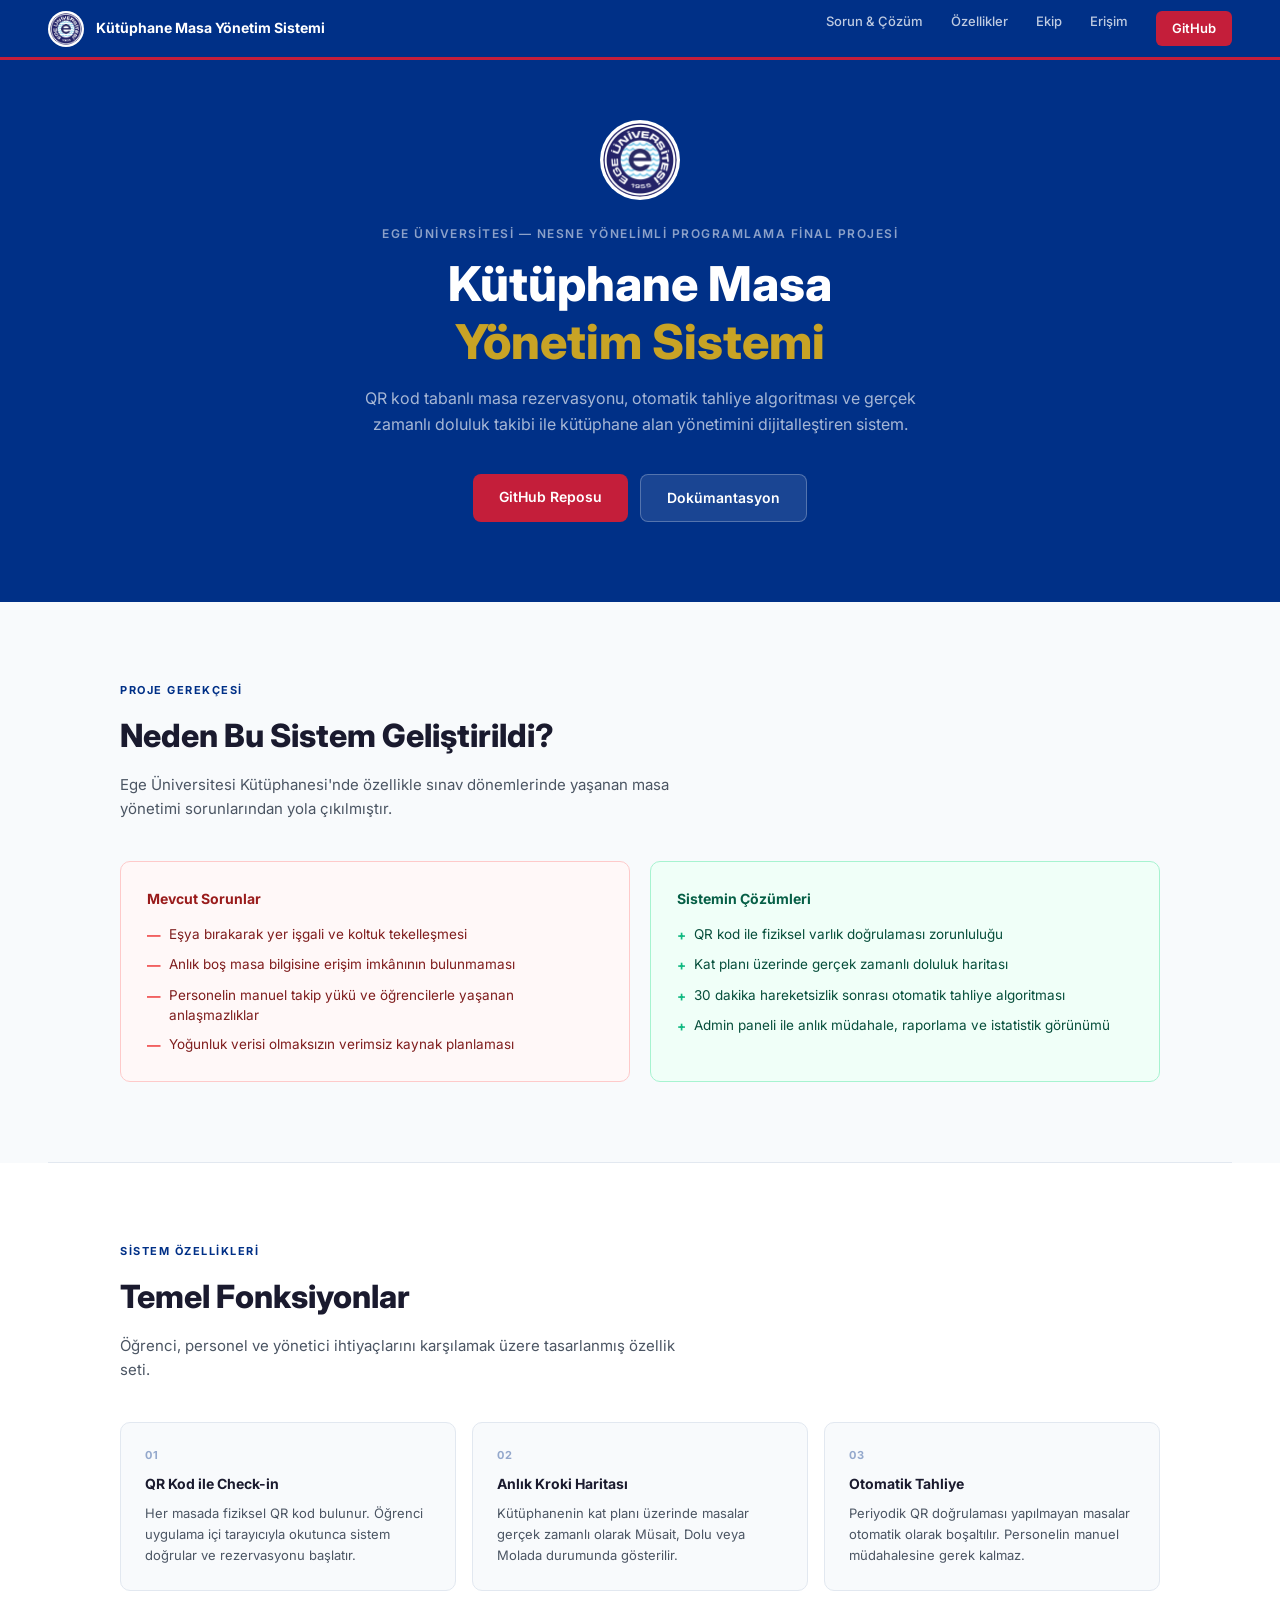
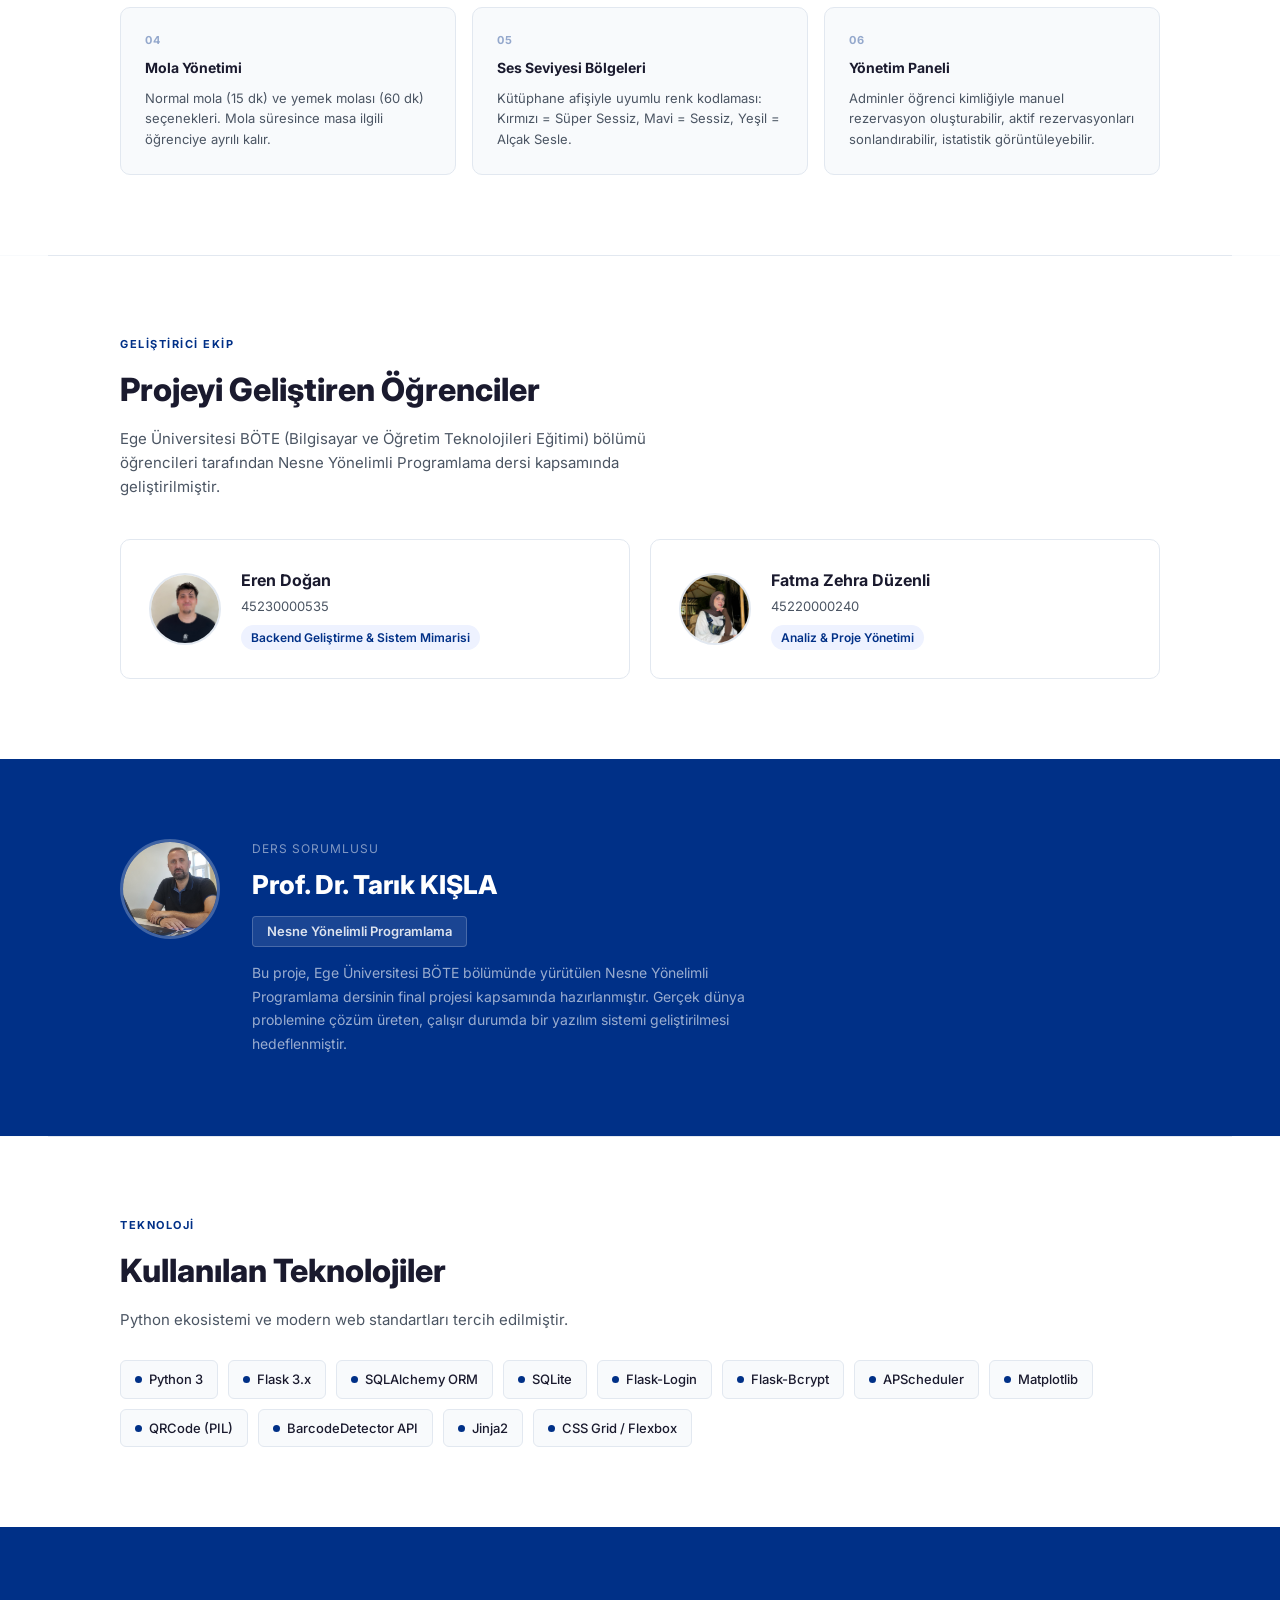
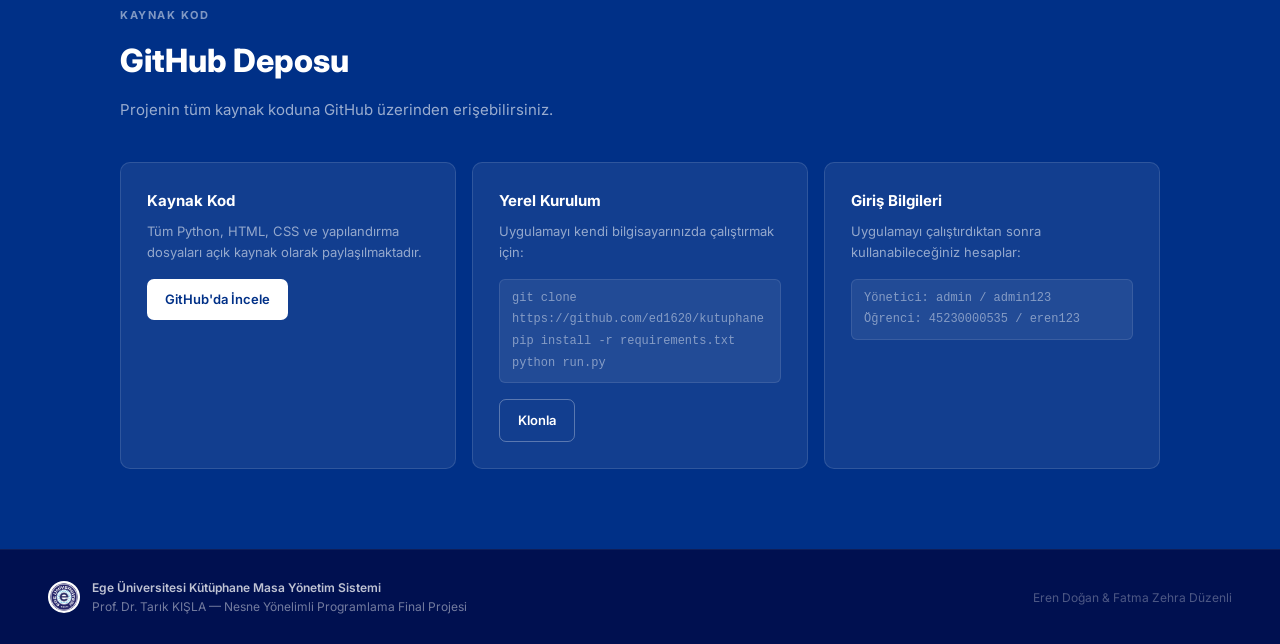
==== docs/index.html @ 83c09a65 "GitHub Pages tanıtım sitesi ekle docs/ klasörü — statik HTML, fotoğraflar dahil" ====
<!DOCTYPE html>
<html lang="tr">
<head>
    <meta charset="UTF-8">
    <meta name="viewport" content="width=device-width, initial-scale=1.0">
    <title>EÜ Kütüphane Masa Yönetim Sistemi — Proje Tanıtımı</title>
    <link rel="preconnect" href="https://fonts.googleapis.com">
    <link href="https://fonts.googleapis.com/css2?family=Inter:wght@300;400;500;600;700;800&display=swap" rel="stylesheet">
    <style>
        *, *::before, *::after { box-sizing: border-box; margin: 0; padding: 0; }

        :root {
            --lacivert:  #003087;
            --kirmizi:   #C41E3A;
            --altin:     #C8A325;
            --yazi:      #1A1A2E;
            --ikincil:   #4B5563;
            --bg:        #F8FAFC;
            --beyaz:     #FFFFFF;
            --sinir:     #E2E8F0;
        }

        html { scroll-behavior: smooth; }
        body { font-family: 'Inter', sans-serif; color: var(--yazi); background: var(--bg); font-size: 15px; line-height: 1.6; }
        a { text-decoration: none; color: inherit; }

        .navbar {
            position: fixed; top: 0; left: 0; right: 0; z-index: 100;
            background: var(--lacivert);
            display: flex; align-items: center; justify-content: space-between;
            padding: 0 48px; height: 60px;
            border-bottom: 3px solid var(--kirmizi);
        }
        .nav-brand { display: flex; align-items: center; gap: 12px; }
        .nav-brand img { width: 36px; height: 36px; border-radius: 50%; background: #fff; padding: 2px; }
        .nav-brand-ad { font-size: 14px; font-weight: 700; color: #fff; }
        .nav-links { display: flex; gap: 28px; }
        .nav-links a { font-size: 13px; color: rgba(255,255,255,0.75); font-weight: 500; }
        .nav-links a.vurgulu {
            background: var(--kirmizi); color: #fff; padding: 7px 16px;
            border-radius: 6px; font-weight: 600;
        }

        .hero {
            background: var(--lacivert);
            padding: 120px 48px 80px;
            text-align: center;
        }
        .hero img { width: 80px; height: 80px; border-radius: 50%; background: #fff; padding: 3px; margin-bottom: 24px; display: block; margin-left: auto; margin-right: auto; }
        .hero-ust { font-size: 12px; font-weight: 600; color: rgba(255,255,255,0.55); letter-spacing: 1.5px; text-transform: uppercase; margin-bottom: 12px; }
        .hero h1 { font-size: clamp(28px, 4vw, 48px); font-weight: 800; color: #fff; line-height: 1.2; margin-bottom: 16px; }
        .hero h1 span { color: var(--altin); }
        .hero-aciklama { font-size: 16px; color: rgba(255,255,255,0.65); max-width: 560px; margin: 0 auto 36px; }
        .hero-butonlar { display: flex; gap: 12px; justify-content: center; flex-wrap: wrap; }
        .btn-birincil { background: var(--kirmizi); color: #fff; padding: 12px 26px; border-radius: 8px; font-weight: 600; font-size: 14px; }
        .btn-ikincil { background: rgba(255,255,255,0.1); color: #fff; padding: 12px 26px; border-radius: 8px; font-weight: 600; font-size: 14px; border: 1px solid rgba(255,255,255,0.25); }

        section { padding: 80px 48px; }
        .sarici { max-width: 1040px; margin: 0 auto; }
        .bolum-ust { font-size: 11px; font-weight: 700; color: var(--lacivert); text-transform: uppercase; letter-spacing: 1.5px; margin-bottom: 10px; }
        .bolum-baslik { font-size: clamp(22px, 3vw, 32px); font-weight: 800; margin-bottom: 12px; }
        .bolum-alt { font-size: 15px; color: var(--ikincil); max-width: 580px; }

        hr.ayrac { border: none; border-top: 1px solid var(--sinir); margin: 0 48px; }

        .iki-sutun { display: grid; grid-template-columns: 1fr 1fr; gap: 20px; margin-top: 40px; }
        .bilgi-kart { border-radius: 10px; padding: 26px; border: 1px solid; }
        .bilgi-kart.sorun { border-color: #FECACA; background: #FFF8F8; }
        .bilgi-kart.cozum { border-color: #A7F3D0; background: #F0FFF8; }
        .bilgi-kart-baslik { font-size: 14px; font-weight: 700; margin-bottom: 14px; }
        .bilgi-kart.sorun .bilgi-kart-baslik { color: #991B1B; }
        .bilgi-kart.cozum .bilgi-kart-baslik { color: #065F46; }
        .bilgi-liste { list-style: none; display: flex; flex-direction: column; gap: 9px; }
        .bilgi-liste li { font-size: 13.5px; display: flex; gap: 8px; line-height: 1.5; }
        .bilgi-liste li::before { flex-shrink: 0; font-weight: 700; margin-top: 1px; }
        .sorun .bilgi-liste li { color: #7F1D1D; }
        .sorun .bilgi-liste li::before { content: '—'; color: #EF4444; }
        .cozum .bilgi-liste li { color: #064E3B; }
        .cozum .bilgi-liste li::before { content: '+'; color: #10B981; }

        .ozellik-grid { display: grid; grid-template-columns: repeat(3, 1fr); gap: 16px; margin-top: 40px; }
        .ozellik-kart { border: 1px solid var(--sinir); border-radius: 10px; padding: 24px; background: var(--bg); }
        .ozellik-no { font-size: 11px; font-weight: 700; color: var(--lacivert); opacity: 0.4; margin-bottom: 8px; letter-spacing: 1px; }
        .ozellik-baslik { font-size: 14px; font-weight: 700; margin-bottom: 8px; }
        .ozellik-aciklama { font-size: 13px; color: var(--ikincil); line-height: 1.6; }

        .ekip-grid { display: grid; grid-template-columns: repeat(2, 1fr); gap: 20px; margin-top: 40px; }
        .ekip-kart { border: 1px solid var(--sinir); border-radius: 10px; padding: 28px; background: var(--beyaz); display: flex; align-items: center; gap: 20px; }
        .ekip-avatar { width: 72px; height: 72px; border-radius: 50%; flex-shrink: 0; object-fit: cover; object-position: top; border: 2px solid var(--sinir); }
        .ekip-ad { font-size: 16px; font-weight: 700; margin-bottom: 3px; }
        .ekip-no { font-size: 13px; color: var(--ikincil); margin-bottom: 8px; }
        .ekip-rol { font-size: 12px; font-weight: 600; color: var(--lacivert); background: #EEF2FF; padding: 3px 10px; border-radius: 20px; display: inline-block; }

        #hoca { background: var(--lacivert); }
        .hoca-ic { display: flex; align-items: flex-start; gap: 32px; flex-wrap: wrap; }
        .hoca-avatar { width: 100px; height: 100px; border-radius: 50%; flex-shrink: 0; border: 3px solid rgba(255,255,255,0.25); object-fit: cover; object-position: top; }
        .hoca-unvan { font-size: 12px; color: rgba(255,255,255,0.5); text-transform: uppercase; letter-spacing: 1px; margin-bottom: 6px; }
        .hoca-ad { font-size: 26px; font-weight: 800; color: #fff; margin-bottom: 10px; }
        .hoca-ders { display: inline-block; background: rgba(255,255,255,0.1); border: 1px solid rgba(255,255,255,0.2); color: rgba(255,255,255,0.85); padding: 4px 14px; border-radius: 4px; font-size: 13px; font-weight: 600; }
        .hoca-metin { margin-top: 14px; font-size: 14px; color: rgba(255,255,255,0.6); line-height: 1.7; max-width: 540px; }

        .chip-grup { display: flex; flex-wrap: wrap; gap: 10px; margin-top: 28px; }
        .chip { display: flex; align-items: center; gap: 7px; background: var(--bg); border: 1px solid var(--sinir); border-radius: 6px; padding: 8px 14px; font-size: 13px; font-weight: 500; }
        .chip-nokta { width: 7px; height: 7px; border-radius: 50%; background: var(--lacivert); flex-shrink: 0; }

        #erisim { background: var(--lacivert); }
        #erisim .bolum-ust { color: rgba(255,255,255,0.5); }
        #erisim .bolum-baslik { color: #fff; }
        #erisim .bolum-alt { color: rgba(255,255,255,0.6); }
        .erisim-grid { display: grid; grid-template-columns: repeat(3, 1fr); gap: 16px; margin-top: 40px; }
        .erisim-kart { background: rgba(255,255,255,0.07); border: 1px solid rgba(255,255,255,0.12); border-radius: 10px; padding: 26px; }
        .erisim-baslik { font-size: 15px; font-weight: 700; color: #fff; margin-bottom: 8px; }
        .erisim-aciklama { font-size: 13px; color: rgba(255,255,255,0.55); line-height: 1.6; margin-bottom: 16px; }
        .erisim-bilgi { font-size: 12px; color: rgba(255,255,255,0.45); background: rgba(255,255,255,0.07); border-radius: 6px; padding: 8px 12px; margin-bottom: 16px; font-family: monospace; border: 1px solid rgba(255,255,255,0.1); line-height: 1.8; }
        .erisim-btn { display: inline-block; padding: 10px 18px; border-radius: 7px; font-size: 13px; font-weight: 600; }
        .btn-beyaz { background: #fff; color: var(--lacivert); }
        .btn-cizgi { background: transparent; color: #fff; border: 1px solid rgba(255,255,255,0.3); }

        footer { background: #001050; padding: 28px 48px; display: flex; align-items: center; justify-content: space-between; flex-wrap: wrap; gap: 12px; border-top: 1px solid rgba(255,255,255,0.06); }
        footer .sol { display: flex; align-items: center; gap: 12px; }
        footer img { width: 32px; height: 32px; border-radius: 50%; background: #fff; padding: 2px; }
        footer .sol-metin { font-size: 12px; color: rgba(255,255,255,0.45); line-height: 1.6; }
        footer .sol-metin strong { color: rgba(255,255,255,0.75); font-weight: 600; }
        footer .sag { font-size: 12px; color: rgba(255,255,255,0.3); }

        .github-link { display: inline-flex; align-items: center; gap: 8px; background: rgba(255,255,255,0.08); border: 1px solid rgba(255,255,255,0.15); color: rgba(255,255,255,0.7); padding: 6px 14px; border-radius: 6px; font-size: 12px; font-weight: 500; margin-top: 12px; }

        @media (max-width: 900px) {
            .navbar { padding: 0 20px; }
            .nav-links { display: none; }
            section { padding: 56px 20px; }
            hr.ayrac { margin: 0 20px; }
            .hero { padding: 96px 20px 56px; }
            .iki-sutun, .ozellik-grid, .ekip-grid, .erisim-grid { grid-template-columns: 1fr; }
        }
    </style>
</head>
<body>

<nav class="navbar">
    <div class="nav-brand">
        <img src="img/logo1.png" alt="EÜ">
        <div class="nav-brand-ad">Kütüphane Masa Yönetim Sistemi</div>
    </div>
    <div class="nav-links">
        <a href="#sorun">Sorun &amp; Çözüm</a>
        <a href="#ozellikler">Özellikler</a>
        <a href="#ekip">Ekip</a>
        <a href="#erisim">Erişim</a>
        <a href="https://github.com/ed1620/kutuphane" class="vurgulu">GitHub</a>
    </div>
</nav>

<div class="hero">
    <img src="img/logo1.png" alt="Ege Üniversitesi">
    <div class="hero-ust">Ege Üniversitesi — Nesne Yönelimli Programlama Final Projesi</div>
    <h1>Kütüphane Masa<br><span>Yönetim Sistemi</span></h1>
    <p class="hero-aciklama">QR kod tabanlı masa rezervasyonu, otomatik tahliye algoritması ve gerçek zamanlı doluluk takibi ile kütüphane alan yönetimini dijitalleştiren sistem.</p>
    <div class="hero-butonlar">
        <a href="https://github.com/ed1620/kutuphane" class="btn-birincil">GitHub Reposu</a>
        <a href="https://github.com/ed1620/kutuphane#readme" class="btn-ikincil">Dokümantasyon</a>
    </div>
</div>

<section id="sorun">
    <div class="sarici">
        <div class="bolum-ust">Proje Gerekçesi</div>
        <h2 class="bolum-baslik">Neden Bu Sistem Geliştirildi?</h2>
        <p class="bolum-alt">Ege Üniversitesi Kütüphanesi'nde özellikle sınav dönemlerinde yaşanan masa yönetimi sorunlarından yola çıkılmıştır.</p>
        <div class="iki-sutun">
            <div class="bilgi-kart sorun">
                <div class="bilgi-kart-baslik">Mevcut Sorunlar</div>
                <ul class="bilgi-liste">
                    <li>Eşya bırakarak yer işgali ve koltuk tekelleşmesi</li>
                    <li>Anlık boş masa bilgisine erişim imkânının bulunmaması</li>
                    <li>Personelin manuel takip yükü ve öğrencilerle yaşanan anlaşmazlıklar</li>
                    <li>Yoğunluk verisi olmaksızın verimsiz kaynak planlaması</li>
                </ul>
            </div>
            <div class="bilgi-kart cozum">
                <div class="bilgi-kart-baslik">Sistemin Çözümleri</div>
                <ul class="bilgi-liste">
                    <li>QR kod ile fiziksel varlık doğrulaması zorunluluğu</li>
                    <li>Kat planı üzerinde gerçek zamanlı doluluk haritası</li>
                    <li>30 dakika hareketsizlik sonrası otomatik tahliye algoritması</li>
                    <li>Admin paneli ile anlık müdahale, raporlama ve istatistik görünümü</li>
                </ul>
            </div>
        </div>
    </div>
</section>

<hr class="ayrac">

<section id="ozellikler" style="background:#fff;">
    <div class="sarici">
        <div class="bolum-ust">Sistem Özellikleri</div>
        <h2 class="bolum-baslik">Temel Fonksiyonlar</h2>
        <p class="bolum-alt">Öğrenci, personel ve yönetici ihtiyaçlarını karşılamak üzere tasarlanmış özellik seti.</p>
        <div class="ozellik-grid">
            <div class="ozellik-kart">
                <div class="ozellik-no">01</div>
                <div class="ozellik-baslik">QR Kod ile Check-in</div>
                <div class="ozellik-aciklama">Her masada fiziksel QR kod bulunur. Öğrenci uygulama içi tarayıcıyla okutunca sistem doğrular ve rezervasyonu başlatır.</div>
            </div>
            <div class="ozellik-kart">
                <div class="ozellik-no">02</div>
                <div class="ozellik-baslik">Anlık Kroki Haritası</div>
                <div class="ozellik-aciklama">Kütüphanenin kat planı üzerinde masalar gerçek zamanlı olarak Müsait, Dolu veya Molada durumunda gösterilir.</div>
            </div>
            <div class="ozellik-kart">
                <div class="ozellik-no">03</div>
                <div class="ozellik-baslik">Otomatik Tahliye</div>
                <div class="ozellik-aciklama">Periyodik QR doğrulaması yapılmayan masalar otomatik olarak boşaltılır. Personelin manuel müdahalesine gerek kalmaz.</div>
            </div>
            <div class="ozellik-kart">
                <div class="ozellik-no">04</div>
                <div class="ozellik-baslik">Mola Yönetimi</div>
                <div class="ozellik-aciklama">Normal mola (15 dk) ve yemek molası (60 dk) seçenekleri. Mola süresince masa ilgili öğrenciye ayrılı kalır.</div>
            </div>
            <div class="ozellik-kart">
                <div class="ozellik-no">05</div>
                <div class="ozellik-baslik">Ses Seviyesi Bölgeleri</div>
                <div class="ozellik-aciklama">Kütüphane afişiyle uyumlu renk kodlaması: Kırmızı = Süper Sessiz, Mavi = Sessiz, Yeşil = Alçak Sesle.</div>
            </div>
            <div class="ozellik-kart">
                <div class="ozellik-no">06</div>
                <div class="ozellik-baslik">Yönetim Paneli</div>
                <div class="ozellik-aciklama">Adminler öğrenci kimliğiyle manuel rezervasyon oluşturabilir, aktif rezervasyonları sonlandırabilir, istatistik görüntüleyebilir.</div>
            </div>
        </div>
    </div>
</section>

<hr class="ayrac">

<section id="ekip" style="background:#fff;">
    <div class="sarici">
        <div class="bolum-ust">Geliştirici Ekip</div>
        <h2 class="bolum-baslik">Projeyi Geliştiren Öğrenciler</h2>
        <p class="bolum-alt">Ege Üniversitesi BÖTE (Bilgisayar ve Öğretim Teknolojileri Eğitimi) bölümü öğrencileri tarafından Nesne Yönelimli Programlama dersi kapsamında geliştirilmiştir.</p>
        <div class="ekip-grid">
            <div class="ekip-kart">
                <img src="img/eren.jpg" alt="Eren Doğan" class="ekip-avatar">
                <div>
                    <div class="ekip-ad">Eren Doğan</div>
                    <div class="ekip-no">45230000535</div>
                    <span class="ekip-rol">Backend Geliştirme &amp; Sistem Mimarisi</span>
                </div>
            </div>
            <div class="ekip-kart">
                <img src="img/zehra.png" alt="Fatma Zehra Düzenli" class="ekip-avatar">
                <div>
                    <div class="ekip-ad">Fatma Zehra Düzenli</div>
                    <div class="ekip-no">45220000240</div>
                    <span class="ekip-rol">Analiz &amp; Proje Yönetimi</span>
                </div>
            </div>
        </div>
    </div>
</section>

<section id="hoca">
    <div class="sarici">
        <div class="hoca-ic">
            <img src="img/hoca.jpg" alt="Prof. Dr. Tarık KIŞLA" class="hoca-avatar">
            <div>
                <div class="hoca-unvan">Ders Sorumlusu</div>
                <div class="hoca-ad">Prof. Dr. Tarık KIŞLA</div>
                <span class="hoca-ders">Nesne Yönelimli Programlama</span>
                <p class="hoca-metin">Bu proje, Ege Üniversitesi BÖTE bölümünde yürütülen Nesne Yönelimli Programlama dersinin final projesi kapsamında hazırlanmıştır. Gerçek dünya problemine çözüm üreten, çalışır durumda bir yazılım sistemi geliştirilmesi hedeflenmiştir.</p>
            </div>
        </div>
    </div>
</section>

<hr class="ayrac">

<section id="teknik" style="background:#fff;">
    <div class="sarici">
        <div class="bolum-ust">Teknoloji</div>
        <h2 class="bolum-baslik">Kullanılan Teknolojiler</h2>
        <p class="bolum-alt">Python ekosistemi ve modern web standartları tercih edilmiştir.</p>
        <div class="chip-grup">
            <div class="chip"><div class="chip-nokta"></div>Python 3</div>
            <div class="chip"><div class="chip-nokta"></div>Flask 3.x</div>
            <div class="chip"><div class="chip-nokta"></div>SQLAlchemy ORM</div>
            <div class="chip"><div class="chip-nokta"></div>SQLite</div>
            <div class="chip"><div class="chip-nokta"></div>Flask-Login</div>
            <div class="chip"><div class="chip-nokta"></div>Flask-Bcrypt</div>
            <div class="chip"><div class="chip-nokta"></div>APScheduler</div>
            <div class="chip"><div class="chip-nokta"></div>Matplotlib</div>
            <div class="chip"><div class="chip-nokta"></div>QRCode (PIL)</div>
            <div class="chip"><div class="chip-nokta"></div>BarcodeDetector API</div>
            <div class="chip"><div class="chip-nokta"></div>Jinja2</div>
            <div class="chip"><div class="chip-nokta"></div>CSS Grid / Flexbox</div>
        </div>
    </div>
</section>

<section id="erisim">
    <div class="sarici">
        <div class="bolum-ust">Kaynak Kod</div>
        <h2 class="bolum-baslik">GitHub Deposu</h2>
        <p class="bolum-alt">Projenin tüm kaynak koduna GitHub üzerinden erişebilirsiniz.</p>
        <div class="erisim-grid">
            <div class="erisim-kart">
                <div class="erisim-baslik">Kaynak Kod</div>
                <div class="erisim-aciklama">Tüm Python, HTML, CSS ve yapılandırma dosyaları açık kaynak olarak paylaşılmaktadır.</div>
                <a href="https://github.com/ed1620/kutuphane" class="erisim-btn btn-beyaz">GitHub'da İncele</a>
            </div>
            <div class="erisim-kart">
                <div class="erisim-baslik">Yerel Kurulum</div>
                <div class="erisim-aciklama">Uygulamayı kendi bilgisayarınızda çalıştırmak için:</div>
                <div class="erisim-bilgi">git clone https://github.com/ed1620/kutuphane<br>pip install -r requirements.txt<br>python run.py</div>
                <a href="https://github.com/ed1620/kutuphane" class="erisim-btn btn-cizgi">Klonla</a>
            </div>
            <div class="erisim-kart">
                <div class="erisim-baslik">Giriş Bilgileri</div>
                <div class="erisim-aciklama">Uygulamayı çalıştırdıktan sonra kullanabileceğiniz hesaplar:</div>
                <div class="erisim-bilgi">
                    Yönetici: admin / admin123<br>
                    Öğrenci: 45230000535 / eren123
                </div>
            </div>
        </div>
    </div>
</section>

<footer>
    <div class="sol">
        <img src="img/logo1.png" alt="EÜ">
        <div class="sol-metin">
            <strong>Ege Üniversitesi Kütüphane Masa Yönetim Sistemi</strong><br>
            Prof. Dr. Tarık KIŞLA — Nesne Yönelimli Programlama Final Projesi
        </div>
    </div>
    <div class="sag">Eren Doğan &amp; Fatma Zehra Düzenli</div>
</footer>

</body>
</html>
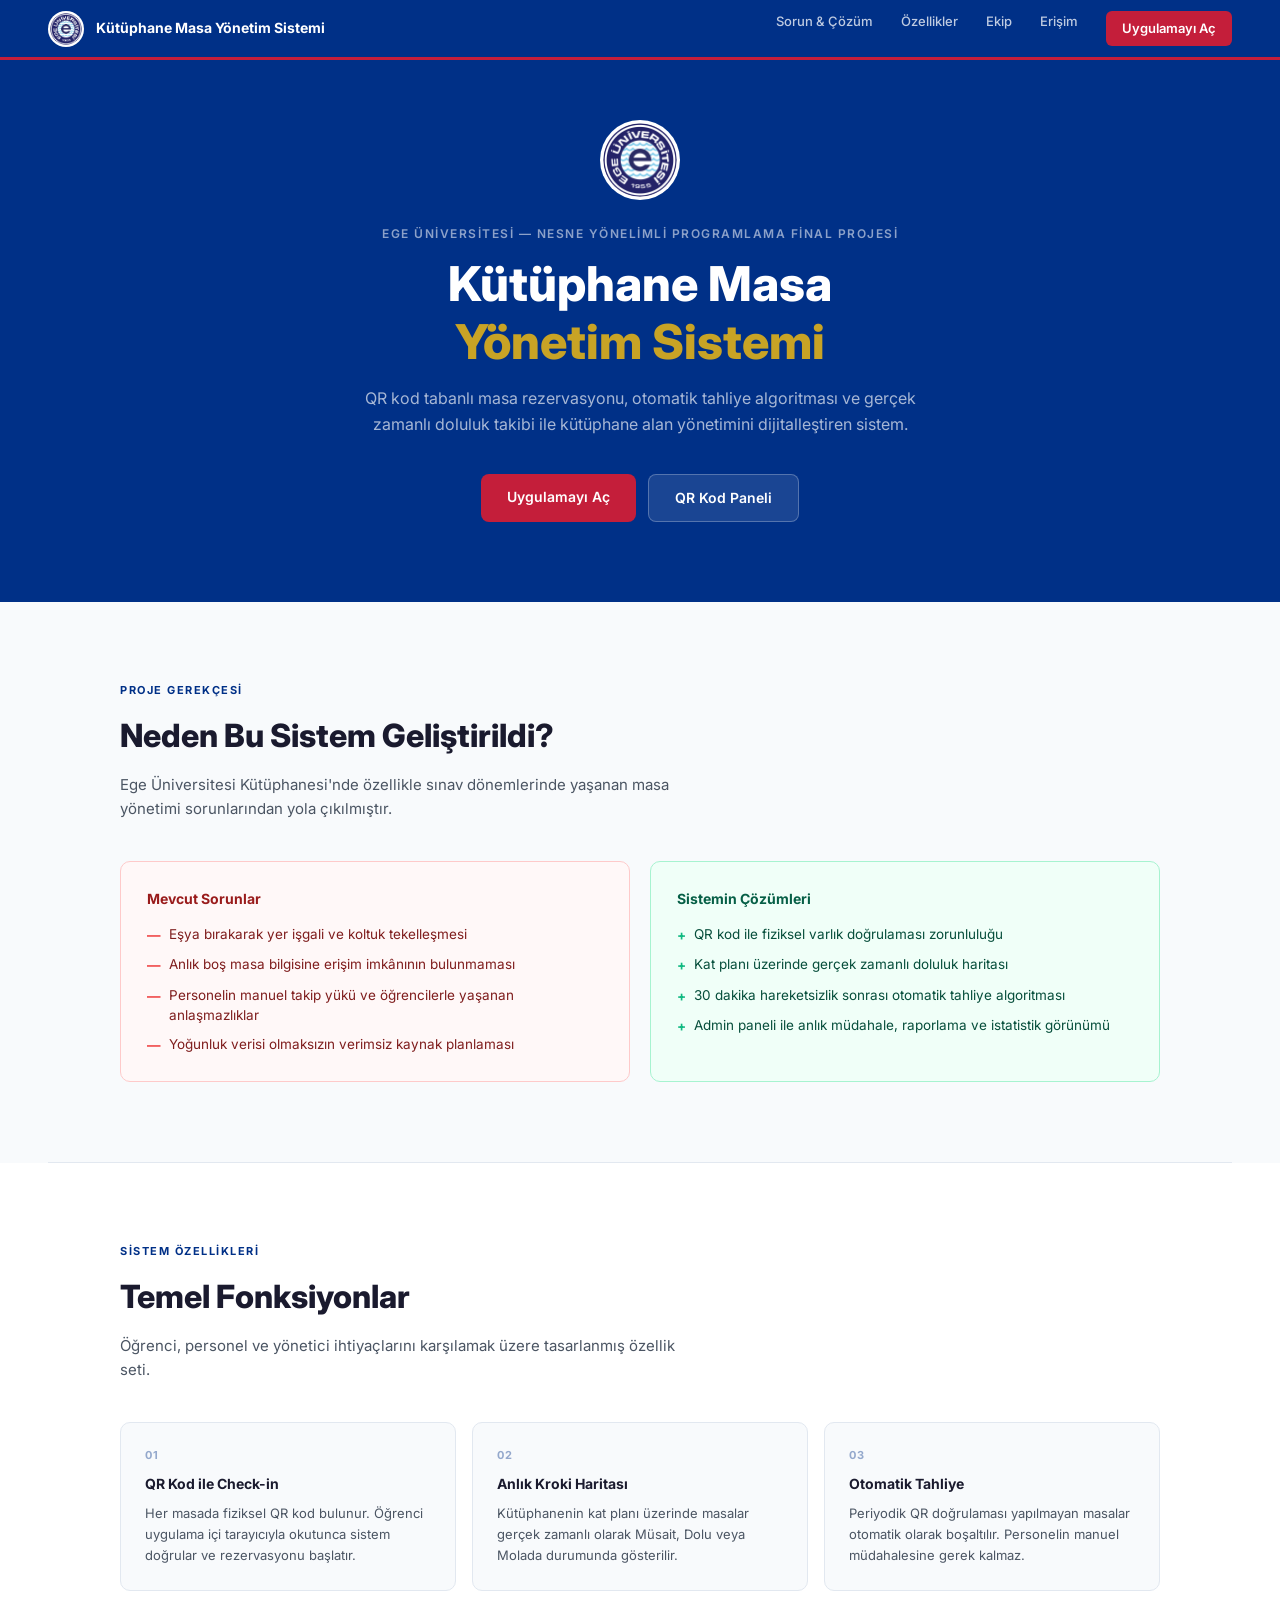
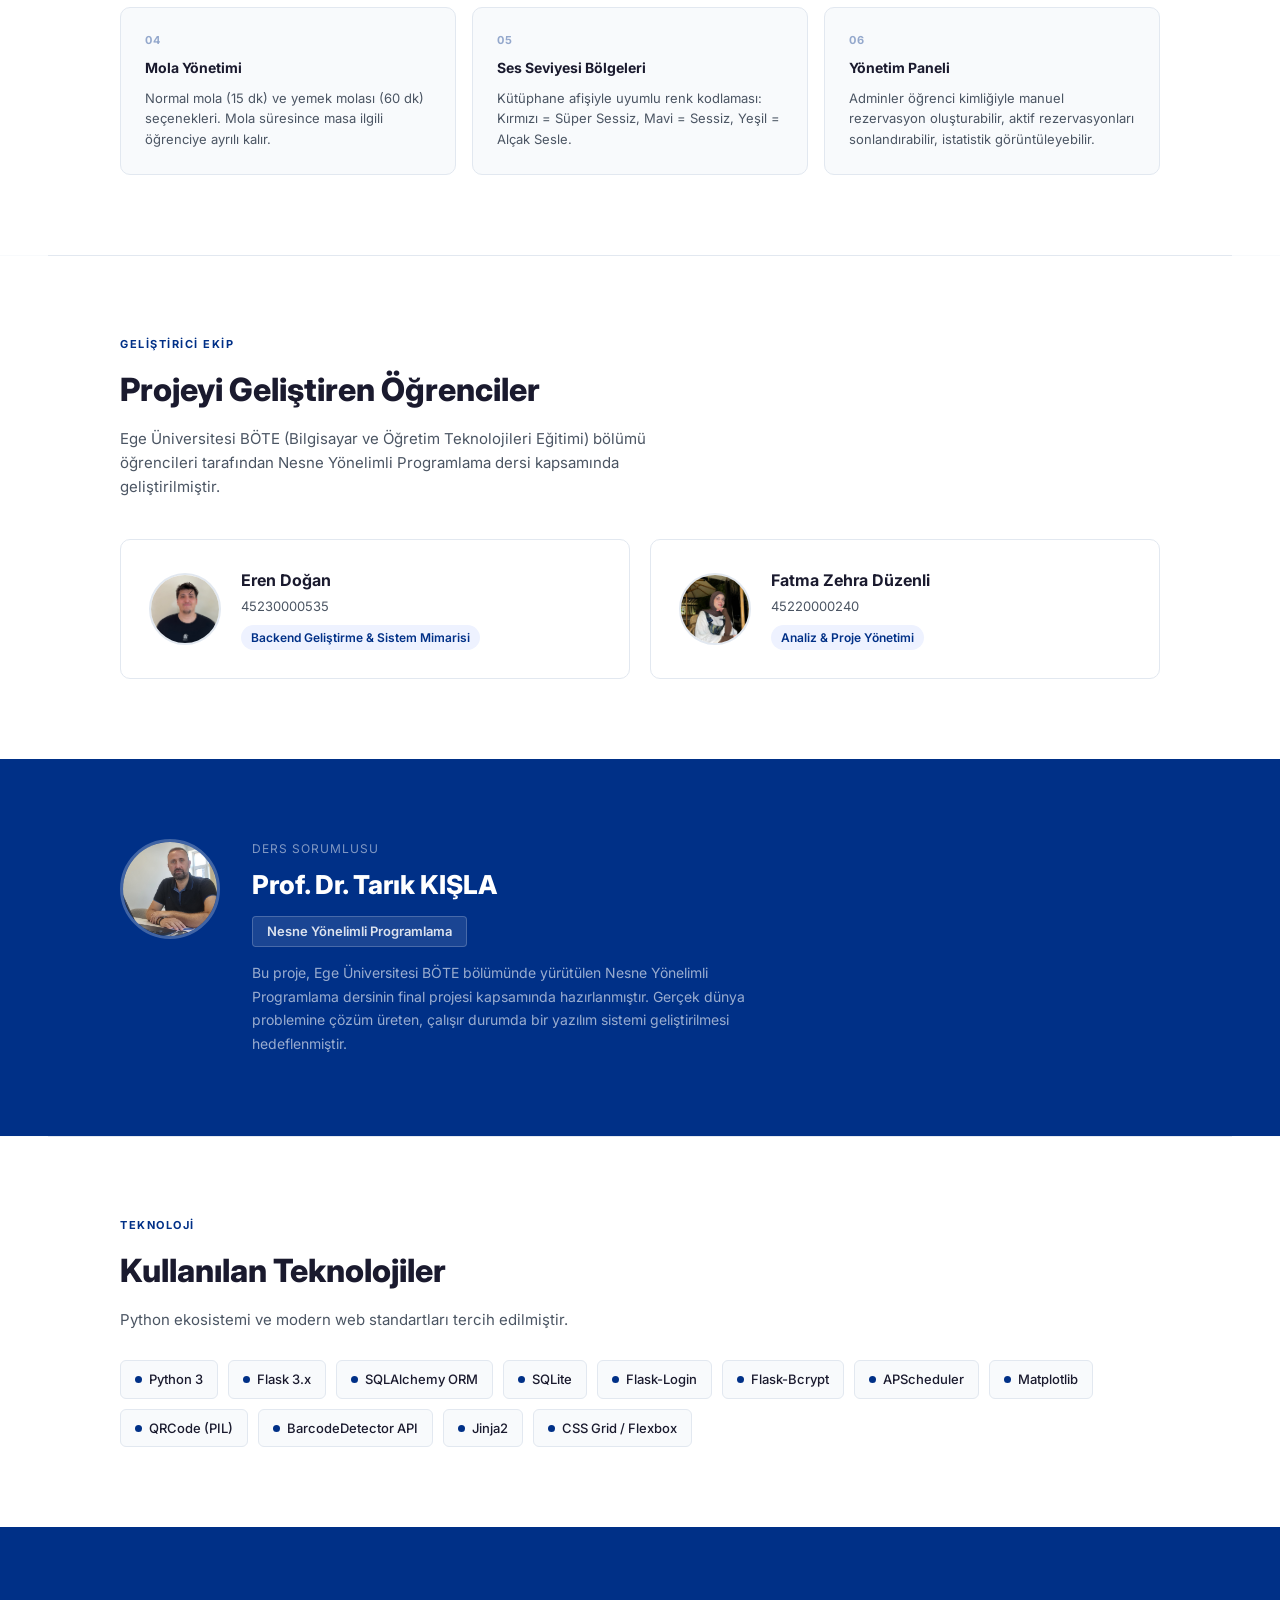
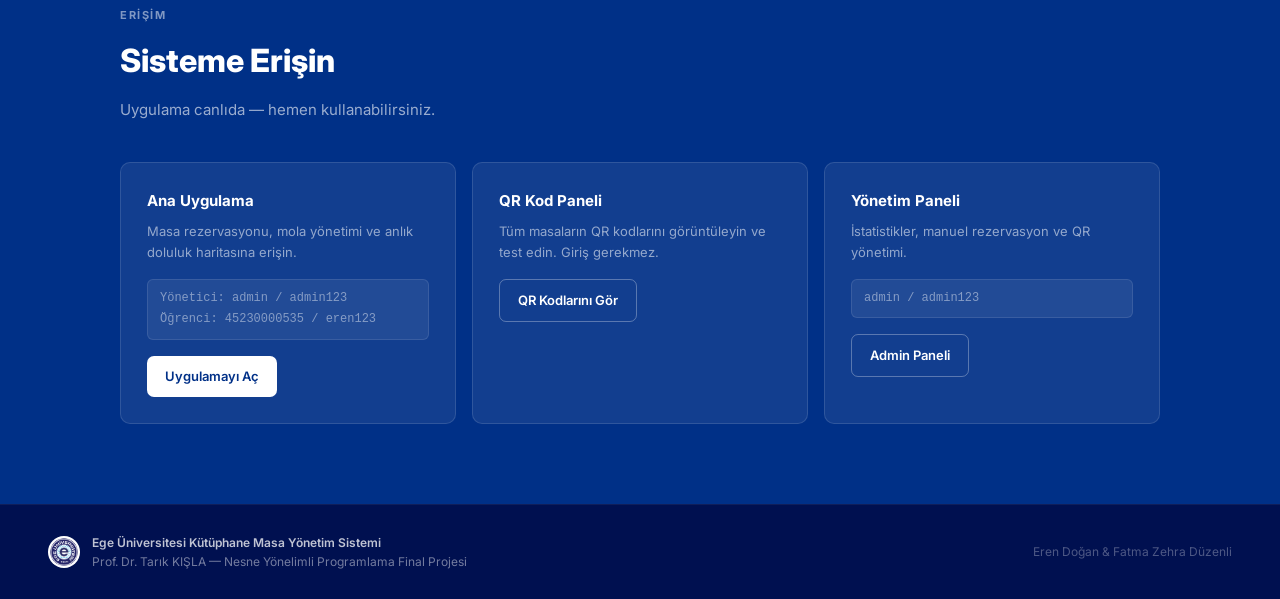
==== commit ab9fbb52: "GitHub Pages butonlarını Render URL ile güncelle" ====
--- a/docs/index.html
+++ b/docs/index.html
@@ -147,7 +147,7 @@
         <a href="#ozellikler">Özellikler</a>
         <a href="#ekip">Ekip</a>
         <a href="#erisim">Erişim</a>
-        <a href="https://github.com/ed1620/kutuphane" class="vurgulu">GitHub</a>
+        <a href="https://kutuphane-1-mjec.onrender.com" class="vurgulu">Uygulamayı Aç</a>
     </div>
 </nav>
 
@@ -157,8 +157,8 @@
     <h1>Kütüphane Masa<br><span>Yönetim Sistemi</span></h1>
     <p class="hero-aciklama">QR kod tabanlı masa rezervasyonu, otomatik tahliye algoritması ve gerçek zamanlı doluluk takibi ile kütüphane alan yönetimini dijitalleştiren sistem.</p>
     <div class="hero-butonlar">
-        <a href="https://github.com/ed1620/kutuphane" class="btn-birincil">GitHub Reposu</a>
-        <a href="https://github.com/ed1620/kutuphane#readme" class="btn-ikincil">Dokümantasyon</a>
+        <a href="https://kutuphane-1-mjec.onrender.com" class="btn-birincil">Uygulamayı Aç</a>
+        <a href="https://kutuphane-1-mjec.onrender.com/qr-panel" class="btn-ikincil">QR Kod Paneli</a>
     </div>
 </div>
 
@@ -300,28 +300,29 @@
 
 <section id="erisim">
     <div class="sarici">
-        <div class="bolum-ust">Kaynak Kod</div>
-        <h2 class="bolum-baslik">GitHub Deposu</h2>
-        <p class="bolum-alt">Projenin tüm kaynak koduna GitHub üzerinden erişebilirsiniz.</p>
+        <div class="bolum-ust">Erişim</div>
+        <h2 class="bolum-baslik">Sisteme Erişin</h2>
+        <p class="bolum-alt">Uygulama canlıda — hemen kullanabilirsiniz.</p>
         <div class="erisim-grid">
             <div class="erisim-kart">
-                <div class="erisim-baslik">Kaynak Kod</div>
-                <div class="erisim-aciklama">Tüm Python, HTML, CSS ve yapılandırma dosyaları açık kaynak olarak paylaşılmaktadır.</div>
-                <a href="https://github.com/ed1620/kutuphane" class="erisim-btn btn-beyaz">GitHub'da İncele</a>
-            </div>
-            <div class="erisim-kart">
-                <div class="erisim-baslik">Yerel Kurulum</div>
-                <div class="erisim-aciklama">Uygulamayı kendi bilgisayarınızda çalıştırmak için:</div>
-                <div class="erisim-bilgi">git clone https://github.com/ed1620/kutuphane<br>pip install -r requirements.txt<br>python run.py</div>
-                <a href="https://github.com/ed1620/kutuphane" class="erisim-btn btn-cizgi">Klonla</a>
-            </div>
-            <div class="erisim-kart">
-                <div class="erisim-baslik">Giriş Bilgileri</div>
-                <div class="erisim-aciklama">Uygulamayı çalıştırdıktan sonra kullanabileceğiniz hesaplar:</div>
+                <div class="erisim-baslik">Ana Uygulama</div>
+                <div class="erisim-aciklama">Masa rezervasyonu, mola yönetimi ve anlık doluluk haritasına erişin.</div>
                 <div class="erisim-bilgi">
                     Yönetici: admin / admin123<br>
                     Öğrenci: 45230000535 / eren123
                 </div>
+                <a href="https://kutuphane-1-mjec.onrender.com" class="erisim-btn btn-beyaz">Uygulamayı Aç</a>
+            </div>
+            <div class="erisim-kart">
+                <div class="erisim-baslik">QR Kod Paneli</div>
+                <div class="erisim-aciklama">Tüm masaların QR kodlarını görüntüleyin ve test edin. Giriş gerekmez.</div>
+                <a href="https://kutuphane-1-mjec.onrender.com/qr-panel" class="erisim-btn btn-cizgi">QR Kodlarını Gör</a>
+            </div>
+            <div class="erisim-kart">
+                <div class="erisim-baslik">Yönetim Paneli</div>
+                <div class="erisim-aciklama">İstatistikler, manuel rezervasyon ve QR yönetimi.</div>
+                <div class="erisim-bilgi">admin / admin123</div>
+                <a href="https://kutuphane-1-mjec.onrender.com/admin/" class="erisim-btn btn-cizgi">Admin Paneli</a>
             </div>
         </div>
     </div>
